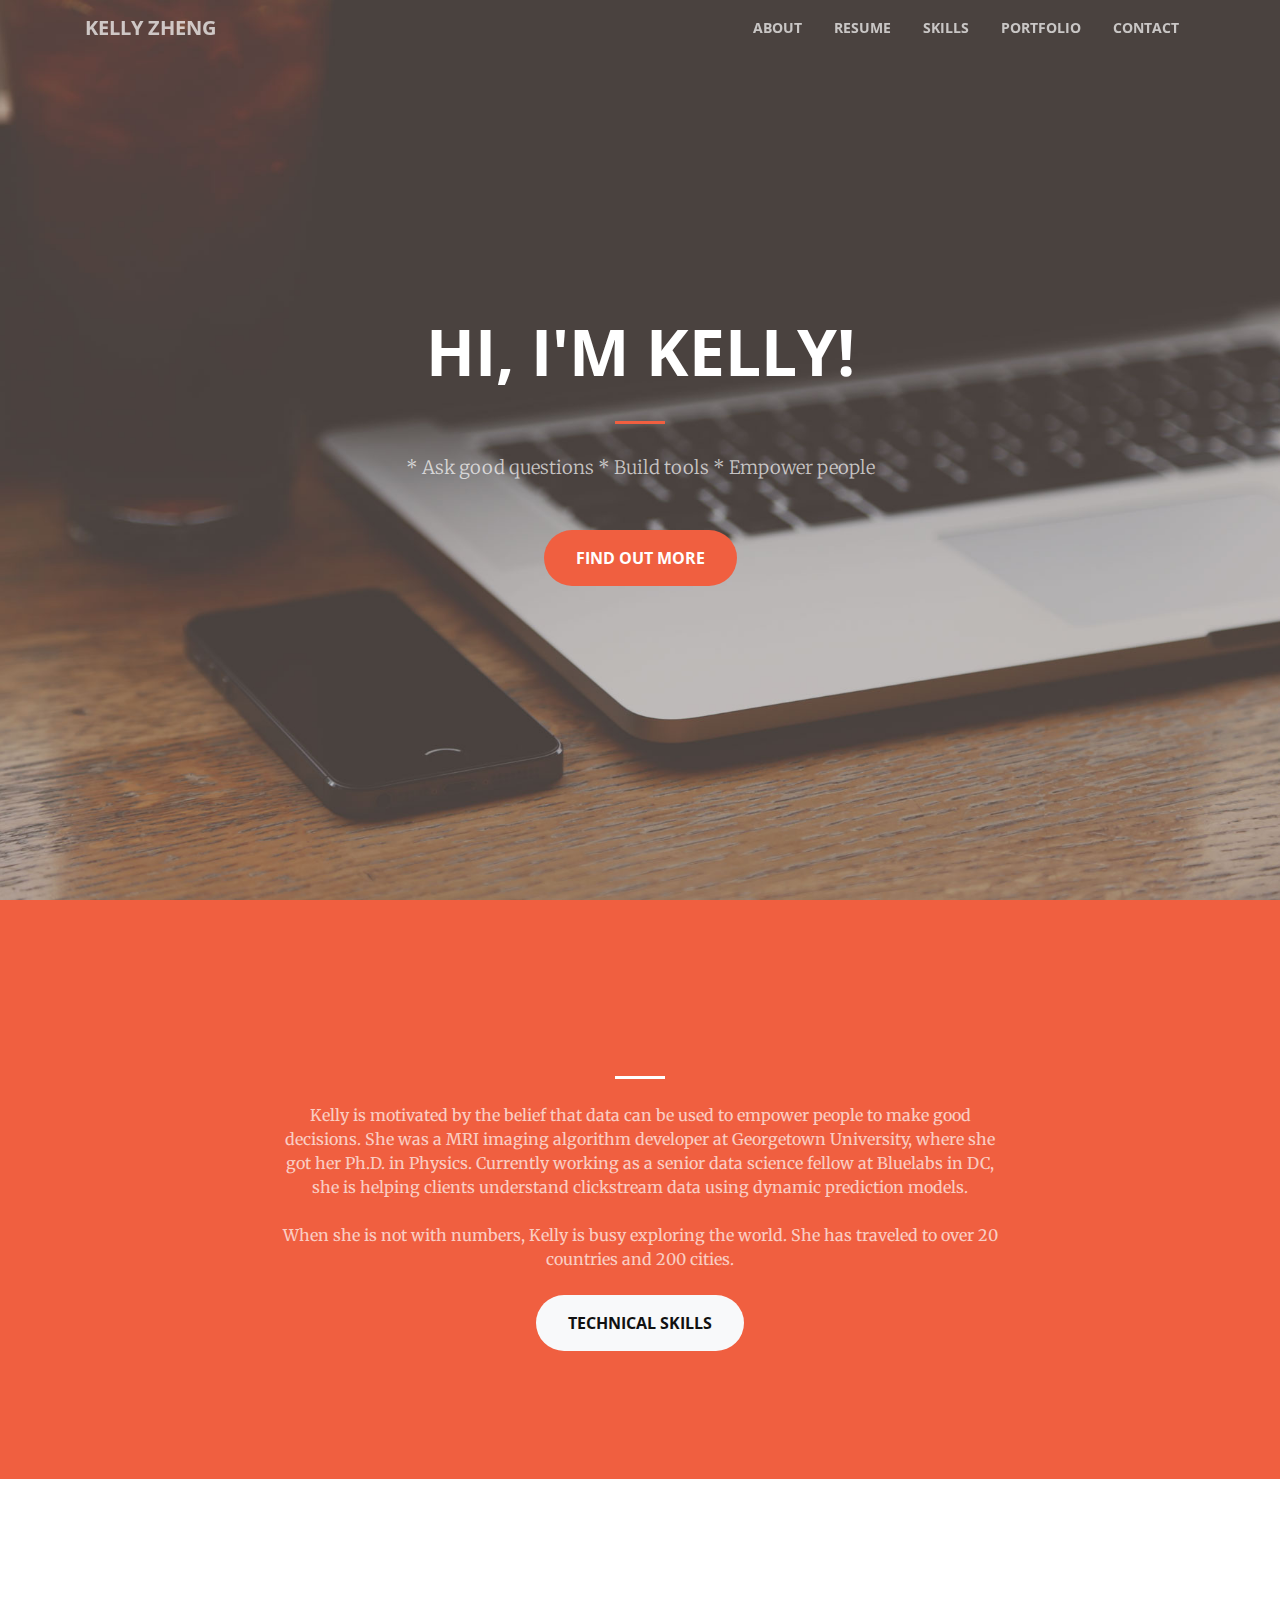
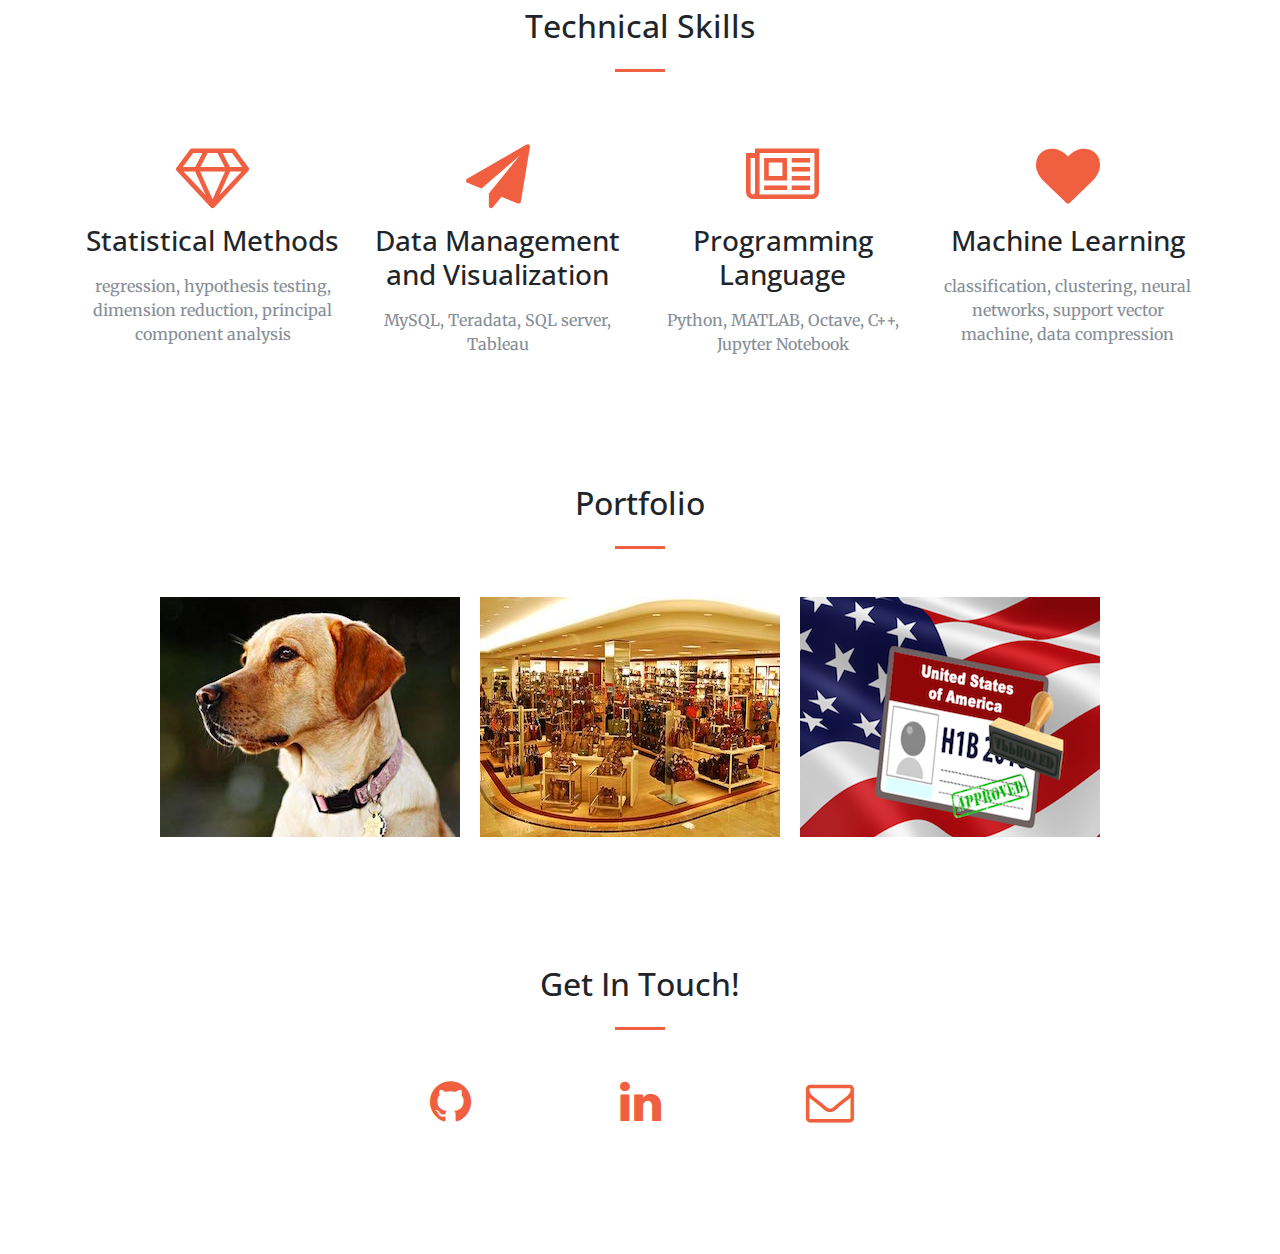
==== index.html @ a6767950 "Add files via upload" ====
<!DOCTYPE html>
<html lang="en">

  <head>

    <meta charset="utf-8">
    <meta name="viewport" content="width=device-width, initial-scale=1, shrink-to-fit=no">
    <meta name="description" content="">
    <meta name="author" content="">

    <title>Kelly Zheng - Data Scientist</title>

    <!-- Bootstrap core CSS -->
    <link href="vendor/bootstrap/css/bootstrap.min.css" rel="stylesheet">

    <!-- Custom fonts for this template -->
    <link href="vendor/font-awesome/css/font-awesome.min.css" rel="stylesheet" type="text/css">
    <link href='https://fonts.googleapis.com/css?family=Open+Sans:300italic,400italic,600italic,700italic,800italic,400,300,600,700,800' rel='stylesheet' type='text/css'>
    <link href='https://fonts.googleapis.com/css?family=Merriweather:400,300,300italic,400italic,700,700italic,900,900italic' rel='stylesheet' type='text/css'>

    <!-- Plugin CSS -->
    <link href="vendor/magnific-popup/magnific-popup.css" rel="stylesheet">

    <!-- Custom styles for this template -->
    <link href="css/creative.min.css" rel="stylesheet">

  </head>

  <body id="page-top">

    <!-- Navigation -->
    <nav class="navbar navbar-expand-lg navbar-light fixed-top" id="mainNav">
      <div class="container">
        <a class="navbar-brand js-scroll-trigger" href="#page-top">Kelly Zheng</a>
        <button class="navbar-toggler navbar-toggler-right" type="button" data-toggle="collapse" data-target="#navbarResponsive" aria-controls="navbarResponsive" aria-expanded="false" aria-label="Toggle navigation">
          <span class="navbar-toggler-icon"></span>
        </button>
        <div class="collapse navbar-collapse" id="navbarResponsive">
          <ul class="navbar-nav ml-auto">
            <li class="nav-item">
              <a class="nav-link js-scroll-trigger" href="#about">About</a>
            </li>
            <li class="nav-item">
              <a class="nav-link js-scroll-trigger" href="resume/resume.pdf" target="_blank">Resume</a>
            </li>
            <li class="nav-item">
              <a class="nav-link js-scroll-trigger" href="#skills" target="_blank">Skills</a>
            </li>
            <li class="nav-item">
              <a class="nav-link js-scroll-trigger" href="#portfolio">Portfolio</a>
            </li>
            <li class="nav-item">
              <a class="nav-link js-scroll-trigger" href="#contact">Contact</a>
            </li>
          </ul>
        </div>
      </div>
    </nav>

    <header class="masthead text-center text-white d-flex">
      <div class="container my-auto">
        <div class="row">
          <div class="col-lg-10 mx-auto">
            <h1 class="text-uppercase">
              <strong>Hi, I'm Kelly!</strong>
            </h1>
            <hr>
          </div>
          <div class="col-lg-8 mx-auto">
            <p class="text-faded mb-5">* Ask good questions * Build tools * Empower people</p>
            <a class="btn btn-primary btn-xl js-scroll-trigger" href="#about">Find Out More</a>
          </div>
        </div>
      </div>
    </header>

    <section class="bg-primary" id="about">
      <div class="container">
        <center><img src="img/headshot.jpg" class="img-responsive" alt="" style="margin :auto">
        <div class="row">
          <div class="col-lg-8 mx-auto text-center">
            <hr class="light my-4">
            <p class="text-faded mb-4">Kelly is motivated by the belief that data can be used to empower people to make good decisions. She was a MRI imaging algorithm developer at Georgetown University, where she got her Ph.D. in Physics. Currently working as a senior data science fellow at Bluelabs in DC, she is helping clients understand clickstream data using dynamic prediction models. </p>
            <p class="text-faded mb-4">When she is not with numbers, Kelly is busy exploring the world. She has traveled to over 20 countries and 200 cities.</p>
            <a class="btn btn-light btn-xl js-scroll-trigger" href="#skills">Technical Skills</a>
          </div>
        </div>
      </div>
    </section>

    <section id="skills">
      <div class="container">
        <div class="row">
          <div class="col-lg-12 text-center">
            <h2 class="section-heading">Technical Skills</h2>
            <hr class="my-4">
          </div>
        </div>
      </div>
      <div class="container">
        <div class="row">
          <div class="col-lg-3 col-md-6 text-center">
            <div class="service-box mt-5 mx-auto">
              <i class="fa fa-4x fa-diamond text-primary mb-3 sr-icons"></i>
              <h3 class="mb-3">Statistical Methods</h3>
              <p class="text-muted mb-0">regression, hypothesis testing, dimension reduction, principal component analysis</p>
            </div>
          </div>
          <div class="col-lg-3 col-md-6 text-center">
            <div class="service-box mt-5 mx-auto">
              <i class="fa fa-4x fa-paper-plane text-primary mb-3 sr-icons"></i>
              <h3 class="mb-3">Data Management and Visualization</h3>
              <p class="text-muted mb-0">MySQL, Teradata, SQL server, Tableau</p>
            </div>
          </div>
          <div class="col-lg-3 col-md-6 text-center">
            <div class="service-box mt-5 mx-auto">
              <i class="fa fa-4x fa-newspaper-o text-primary mb-3 sr-icons"></i>
              <h3 class="mb-3">Programming Language</h3>
              <p class="text-muted mb-0">Python, MATLAB, Octave, C++, Jupyter Notebook</p>
            </div>
          </div>
          <div class="col-lg-3 col-md-6 text-center">
            <div class="service-box mt-5 mx-auto">
              <i class="fa fa-4x fa-heart text-primary mb-3 sr-icons"></i>
              <h3 class="mb-3">Machine Learning</h3>
              <p class="text-muted mb-0">classification, clustering, neural networks, support vector machine, data compression</p>
            </div>
          </div>
        </div>
      </div>
    </section>
    

    <section class="p-0" id="portfolio">
      <div class="container">
          <div class="col-lg-12 text-center">
            <h2 class="section-heading">Portfolio</h2>
            <hr class="my-4">
            <p class="mb-5"></p>
          </div>
        </div>

      <div class="container-fluid p-0">
        <div class="row no-gutters">
          <div class="col-lg-3 ml-auto coldcol-sm-4">
            <a class="portfolio-box" href="dognition.html">
              <img class="img-fluid" src="img/portfolio/dognition.jpg" alt="">
              <div class="portfolio-box-caption">
                <div class="portfolio-box-caption-content">
                  <div class="project-category text-faded">
                    Dognition
                  </div>
                  <div class="project-name">
                    User Behavior Analytics Project
                  </div>
                </div>
              </div>
            </a>
          </div>
          <div class="col-lg-3 mm-auto col-sm-4">
            <a class="portfolio-box" href="dillards.html">
              <img class="img-fluid" src="img/portfolio/dillards2.jpg" alt="">
              <div class="portfolio-box-caption">
                <div class="portfolio-box-caption-content">
                  <div class="project-category text-faded">
                    Dillard's
                  </div>
                  <div class="project-name">
                    Store Performance Project
                  </div>
                </div>
              </div>
            </a>
          </div>
          <div class="col-lg-3 mr-auto col-sm-4">
            <a class="portfolio-box" href="tdi.html">
              <img class="img-fluid" src="img/portfolio/H-1B.png" alt="">
              <div class="portfolio-box-caption">
                <div class="portfolio-box-caption-content">
                  <div class="project-category text-faded">
                    The Data Incubator Fellowship
                  </div>
                  <div class="project-name">
                    H1-B Petition Project
                  </div>
                </div>
              </div>
            </a>
          </div>
        </div>
      </div>
    </section>


    <section id="contact">
      <div class="container">
        <div class="row">
          <div class="col-lg-8 mx-auto text-center">
            <h2 class="section-heading">Get In Touch!</h2>
            <hr class="my-4">
            <p class="mb-5"></p>
          </div>
        </div>
        <div class="row">
          <div class="col-lg-2 ml-auto text-center">
            <a href="https://github.com/zhengxiaowan" class="fa fa-github fa-3x wow bounceIn"></a>
          </div>
          <div class="col-lg-2 mm-auto text-center">
            <a href="https://www.linkedin.com/in/xiaowanzheng/" class="fa fa-linkedin fa-3x wow bounceIn"></a>
          </div>
          <div class="col-lg-2 mr-auto text-center">
            <a href="mailto:xiaowanzheng@gmail.com" class="fa fa-envelope-o fa-3x wow bounceIn" data-wow-delay=".1s"></a>
          </div>
        </div>
      </div>
    </section>

    <!-- Bootstrap core JavaScript -->
    <script src="vendor/jquery/jquery.min.js"></script>
    <script src="vendor/bootstrap/js/bootstrap.bundle.min.js"></script>

    <!-- Plugin JavaScript -->
    <script src="vendor/jquery-easing/jquery.easing.min.js"></script>
    <script src="vendor/scrollreveal/scrollreveal.min.js"></script>
    <script src="vendor/magnific-popup/jquery.magnific-popup.min.js"></script>

    <!-- Custom scripts for this template -->
    <script src="js/creative.min.js"></script>

  </body>

</html>
---- css/creative.min.css ----
/*!
 * Start Bootstrap - Creative v4.0.0-beta.2 (https://startbootstrap.com/template-overviews/creative)
 * Copyright 2013-2017 Start Bootstrap
 * Licensed under MIT (https://github.com/BlackrockDigital/startbootstrap-creative/blob/master/LICENSE)
 */body,html{width:100%;height:100%}body{font-family:Merriweather,'Helvetica Neue',Arial,sans-serif}hr{max-width:50px;border-width:3px;border-color:#f05f40}hr.light{border-color:#fff}a{color:#f05f40;-webkit-transition:all .2s;-moz-transition:all .2s;transition:all .2s}a:hover{color:#f05f40}h1,h2,h3,h4,h5,h6{font-family:'Open Sans','Helvetica Neue',Arial,sans-serif}.bg-primary{background-color:#f05f40!important}.bg-dark{background-color:#212529!important}.text-faded{color:rgba(255,255,255,.7)}section{padding:8rem 0}.section-heading{margin-top:0}::-moz-selection{color:#fff;background:#212529;text-shadow:none}::selection{color:#fff;background:#212529;text-shadow:none}img::selection{color:#fff;background:0 0}img::-moz-selection{color:#fff;background:0 0}body{-webkit-tap-highlight-color:#212529}#mainNav{border-bottom:1px solid rgba(33,37,41,.1);background-color:#fff;font-family:'Open Sans','Helvetica Neue',Arial,sans-serif;-webkit-transition:all .2s;-moz-transition:all .2s;transition:all .2s}#mainNav .navbar-brand{font-weight:700;text-transform:uppercase;color:#f05f40;font-family:'Open Sans','Helvetica Neue',Arial,sans-serif}#mainNav .navbar-brand:focus,#mainNav .navbar-brand:hover{color:#f05f40}#mainNav .navbar-nav>li.nav-item>a.nav-link,#mainNav .navbar-nav>li.nav-item>a.nav-link:focus{font-size:.9rem;font-weight:700;text-transform:uppercase;color:#212529}#mainNav .navbar-nav>li.nav-item>a.nav-link:focus:hover,#mainNav .navbar-nav>li.nav-item>a.nav-link:hover{color:#f05f40}#mainNav .navbar-nav>li.nav-item>a.nav-link.active,#mainNav .navbar-nav>li.nav-item>a.nav-link:focus.active{color:#f05f40!important;background-color:transparent}#mainNav .navbar-nav>li.nav-item>a.nav-link.active:hover,#mainNav .navbar-nav>li.nav-item>a.nav-link:focus.active:hover{background-color:transparent}@media (min-width:992px){#mainNav{border-color:transparent;background-color:transparent}#mainNav .navbar-brand{color:rgba(255,255,255,.7)}#mainNav .navbar-brand:focus,#mainNav .navbar-brand:hover{color:#fff}#mainNav .navbar-nav>li.nav-item>a.nav-link{padding:.5rem 1rem}#mainNav .navbar-nav>li.nav-item>a.nav-link,#mainNav .navbar-nav>li.nav-item>a.nav-link:focus{color:rgba(255,255,255,.7)}#mainNav .navbar-nav>li.nav-item>a.nav-link:focus:hover,#mainNav .navbar-nav>li.nav-item>a.nav-link:hover{color:#fff}#mainNav.navbar-shrink{border-bottom:1px solid rgba(33,37,41,.1);background-color:#fff}#mainNav.navbar-shrink .navbar-brand{color:#f05f40}#mainNav.navbar-shrink .navbar-brand:focus,#mainNav.navbar-shrink .navbar-brand:hover{color:#f05f40}#mainNav.navbar-shrink .navbar-nav>li.nav-item>a.nav-link,#mainNav.navbar-shrink .navbar-nav>li.nav-item>a.nav-link:focus{color:#212529}#mainNav.navbar-shrink .navbar-nav>li.nav-item>a.nav-link:focus:hover,#mainNav.navbar-shrink .navbar-nav>li.nav-item>a.nav-link:hover{color:#f05f40}}header.masthead{padding-top:10rem;padding-bottom:calc(10rem - 56px);background-image:url(../img/header.jpg);background-position:center center;-webkit-background-size:cover;-moz-background-size:cover;-o-background-size:cover;background-size:cover}header.masthead hr{margin-top:30px;margin-bottom:30px}header.masthead h1{font-size:2rem}header.masthead p{font-weight:300}@media (min-width:768px){header.masthead p{font-size:1.15rem}}@media (min-width:992px){header.masthead{height:100vh;min-height:650px;padding-top:0;padding-bottom:0}header.masthead h1{font-size:3rem}}@media (min-width:1200px){header.masthead h1{font-size:4rem}}.service-box{max-width:400px}.portfolio-box{position:relative;display:block;max-width:650px;margin:0 auto}.portfolio-box .portfolio-box-caption{position:absolute;bottom:0;display:block;width:90%;height:100%;text-align:center;opacity:0;color:#fff;background:rgba(240,95,64,.9);-webkit-transition:all .2s;-moz-transition:all .2s;transition:all .2s}.portfolio-box .portfolio-box-caption .portfolio-box-caption-content{position:absolute;top:50%;width:100%;transform:translateY(-50%);text-align:center}.portfolio-box .portfolio-box-caption .portfolio-box-caption-content .project-category,.portfolio-box .portfolio-box-caption .portfolio-box-caption-content .project-name{padding:0 15px;font-family:'Open Sans','Helvetica Neue',Arial,sans-serif}.portfolio-box .portfolio-box-caption .portfolio-box-caption-content .project-category{font-size:14px;font-weight:600;text-transform:uppercase}.portfolio-box .portfolio-box-caption .portfolio-box-caption-content .project-name{font-size:18px}.portfolio-box:hover .portfolio-box-caption{opacity:1}.portfolio-box:focus{outline:0}@media (min-width:768px){.portfolio-box .portfolio-box-caption .portfolio-box-caption-content .project-category{font-size:16px}.portfolio-box .portfolio-box-caption .portfolio-box-caption-content .project-name{font-size:22px}}.text-primary{color:#f05f40!important}.btn{font-weight:700;text-transform:uppercase;border:none;border-radius:300px;font-family:'Open Sans','Helvetica Neue',Arial,sans-serif}.btn-xl{padding:1rem 2rem}.btn-primary{background-color:#f05f40;border-color:#f05f40}.btn-primary:active,.btn-primary:focus,.btn-primary:hover{color:#fff;background-color:#ee4b28!important}.btn-primary:active,.btn-primary:focus{box-shadow:0 0 0 .2rem rgba(240,95,64,.5)!important}
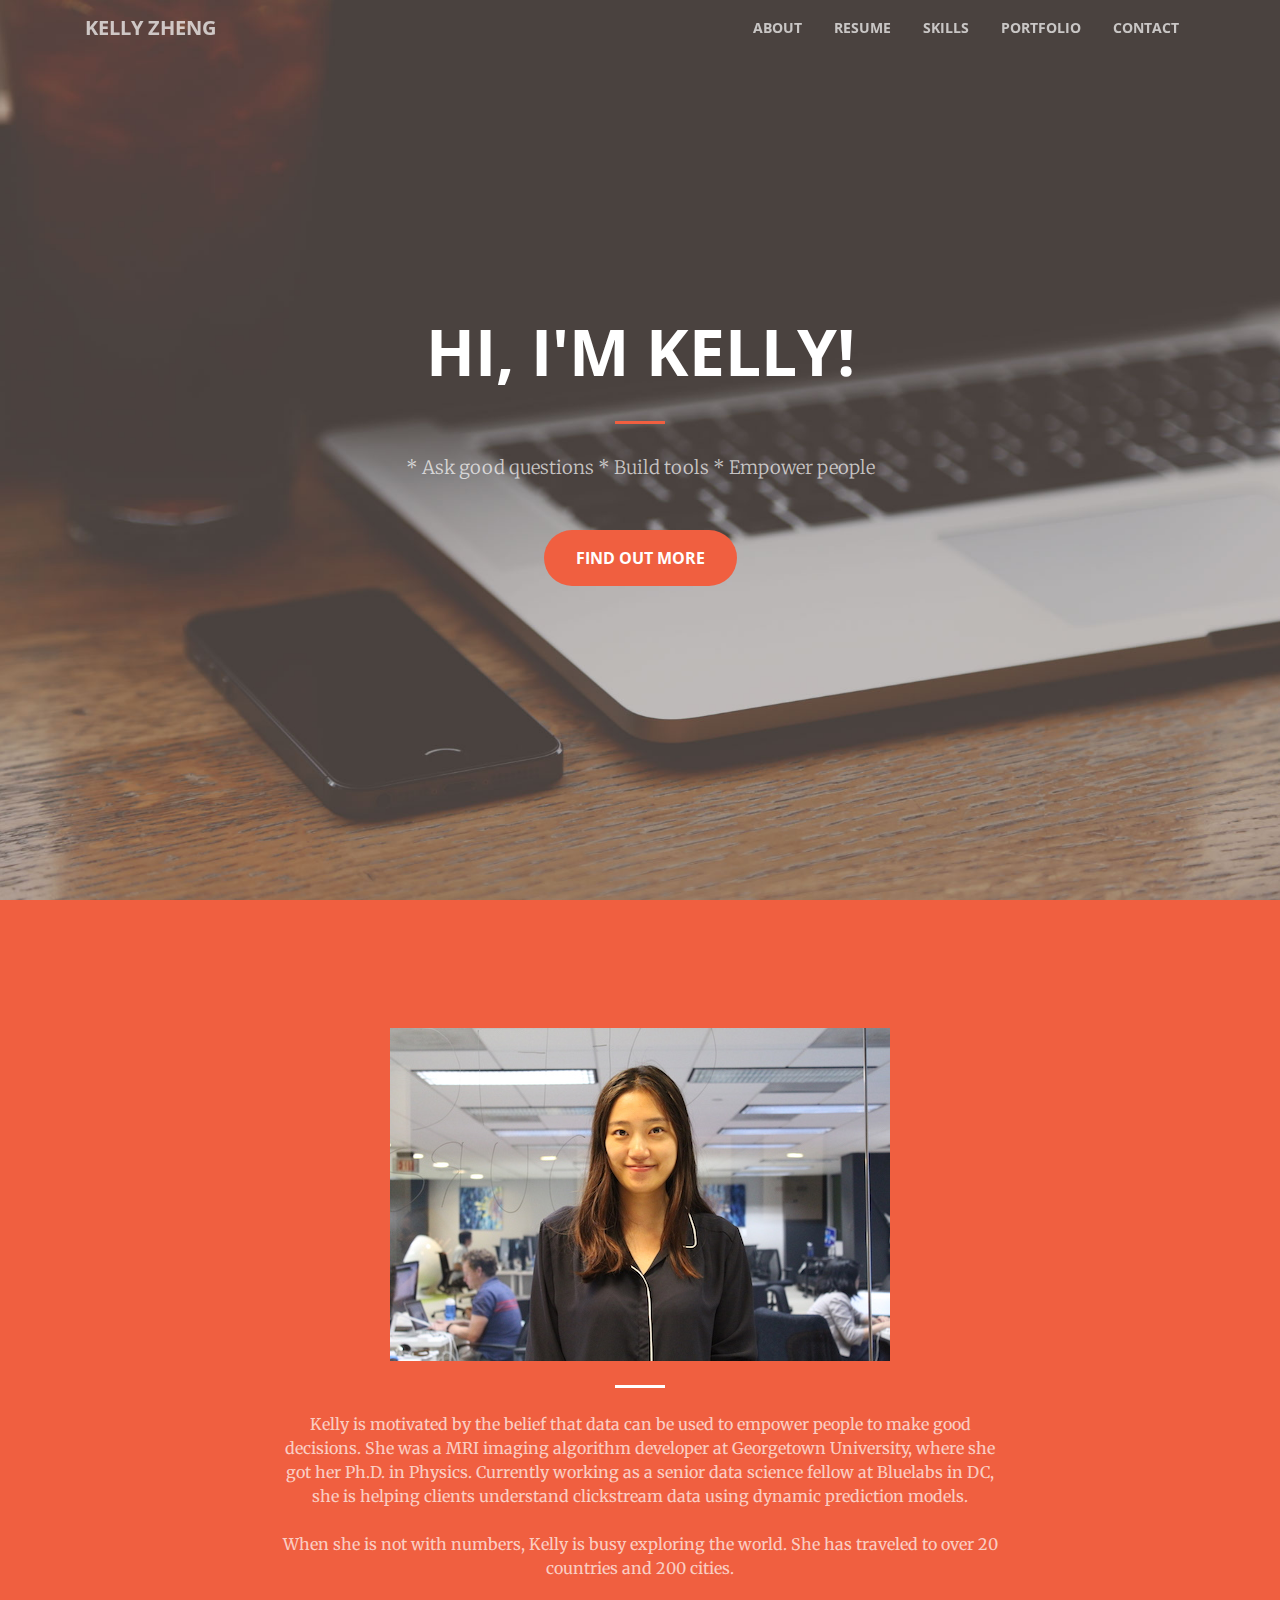
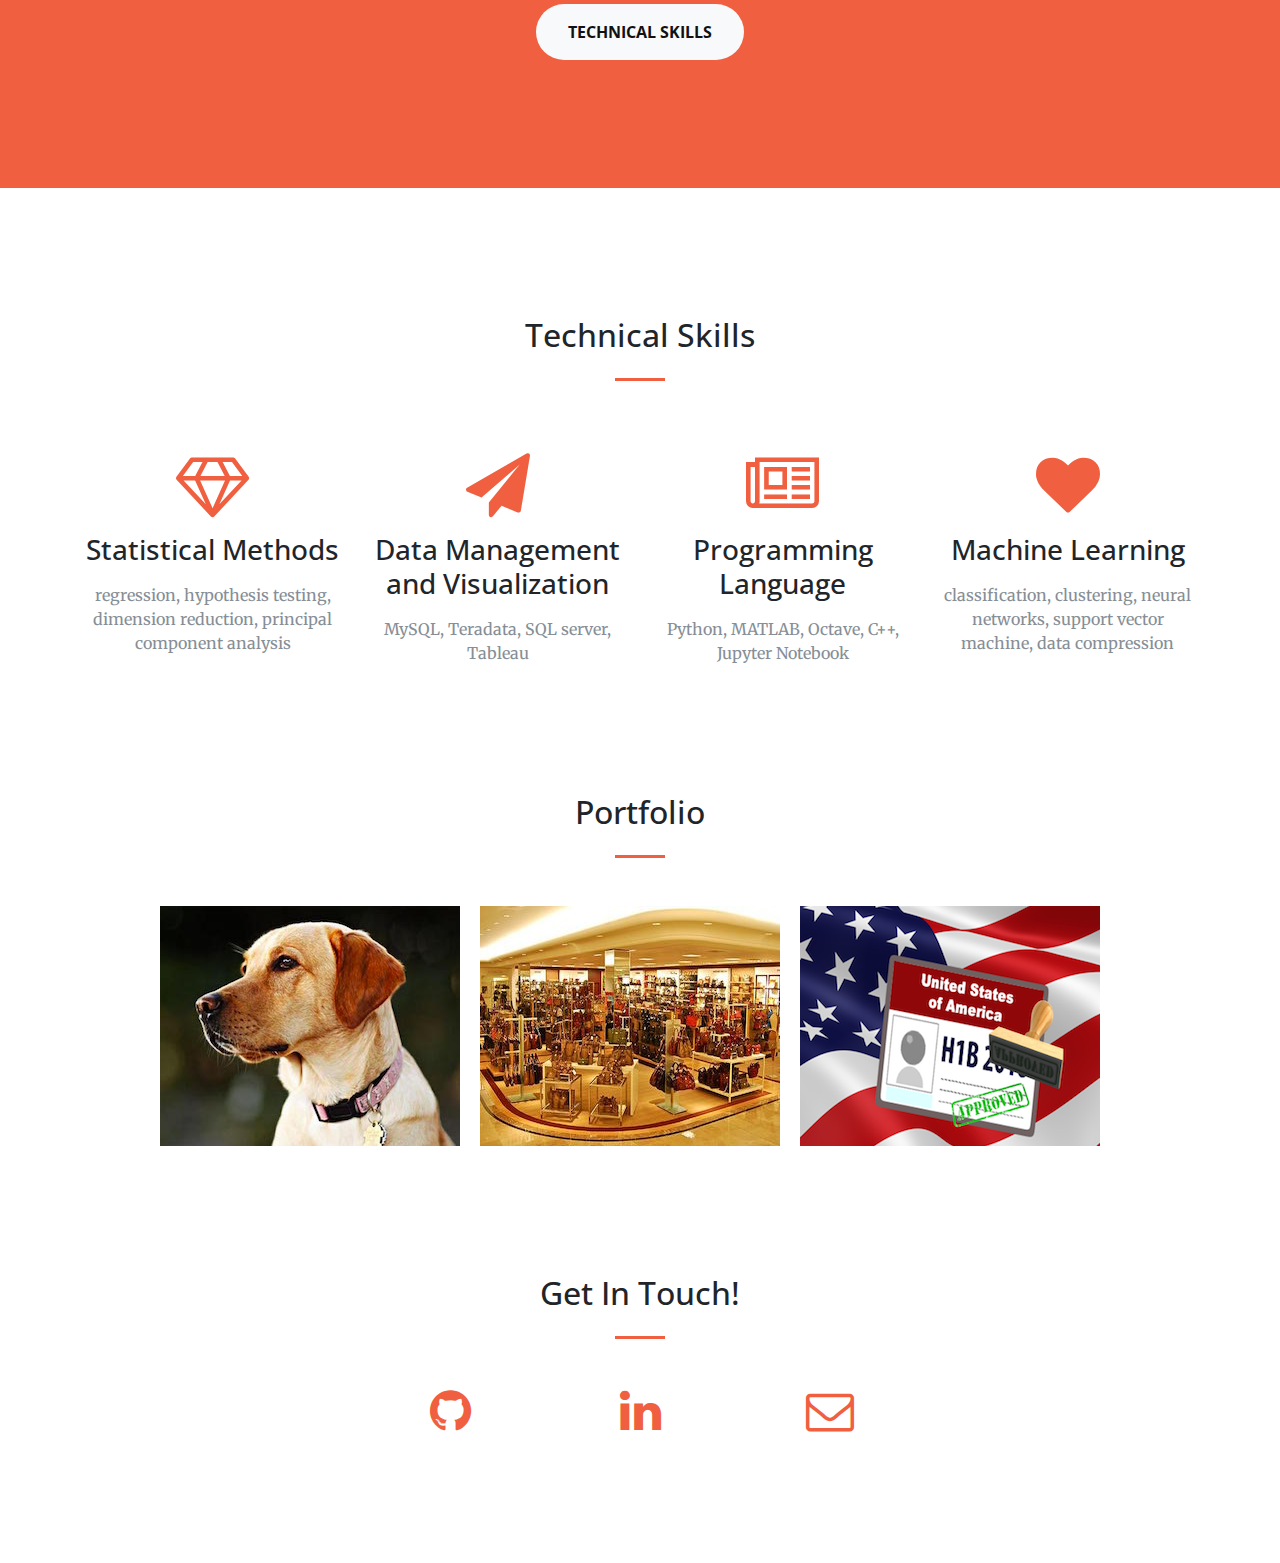
==== commit 9f0135f9: "Update index.html" ====
--- a/index.html
+++ b/index.html
@@ -76,7 +76,7 @@
 
     <section class="bg-primary" id="about">
       <div class="container">
-        <center><img src="img/headshot.jpg" class="img-responsive" alt="" style="margin :auto">
+        <center><img src="img/headshot.JPG" class="img-responsive" alt="" style="margin :auto">
         <div class="row">
           <div class="col-lg-8 mx-auto text-center">
             <hr class="light my-4">
